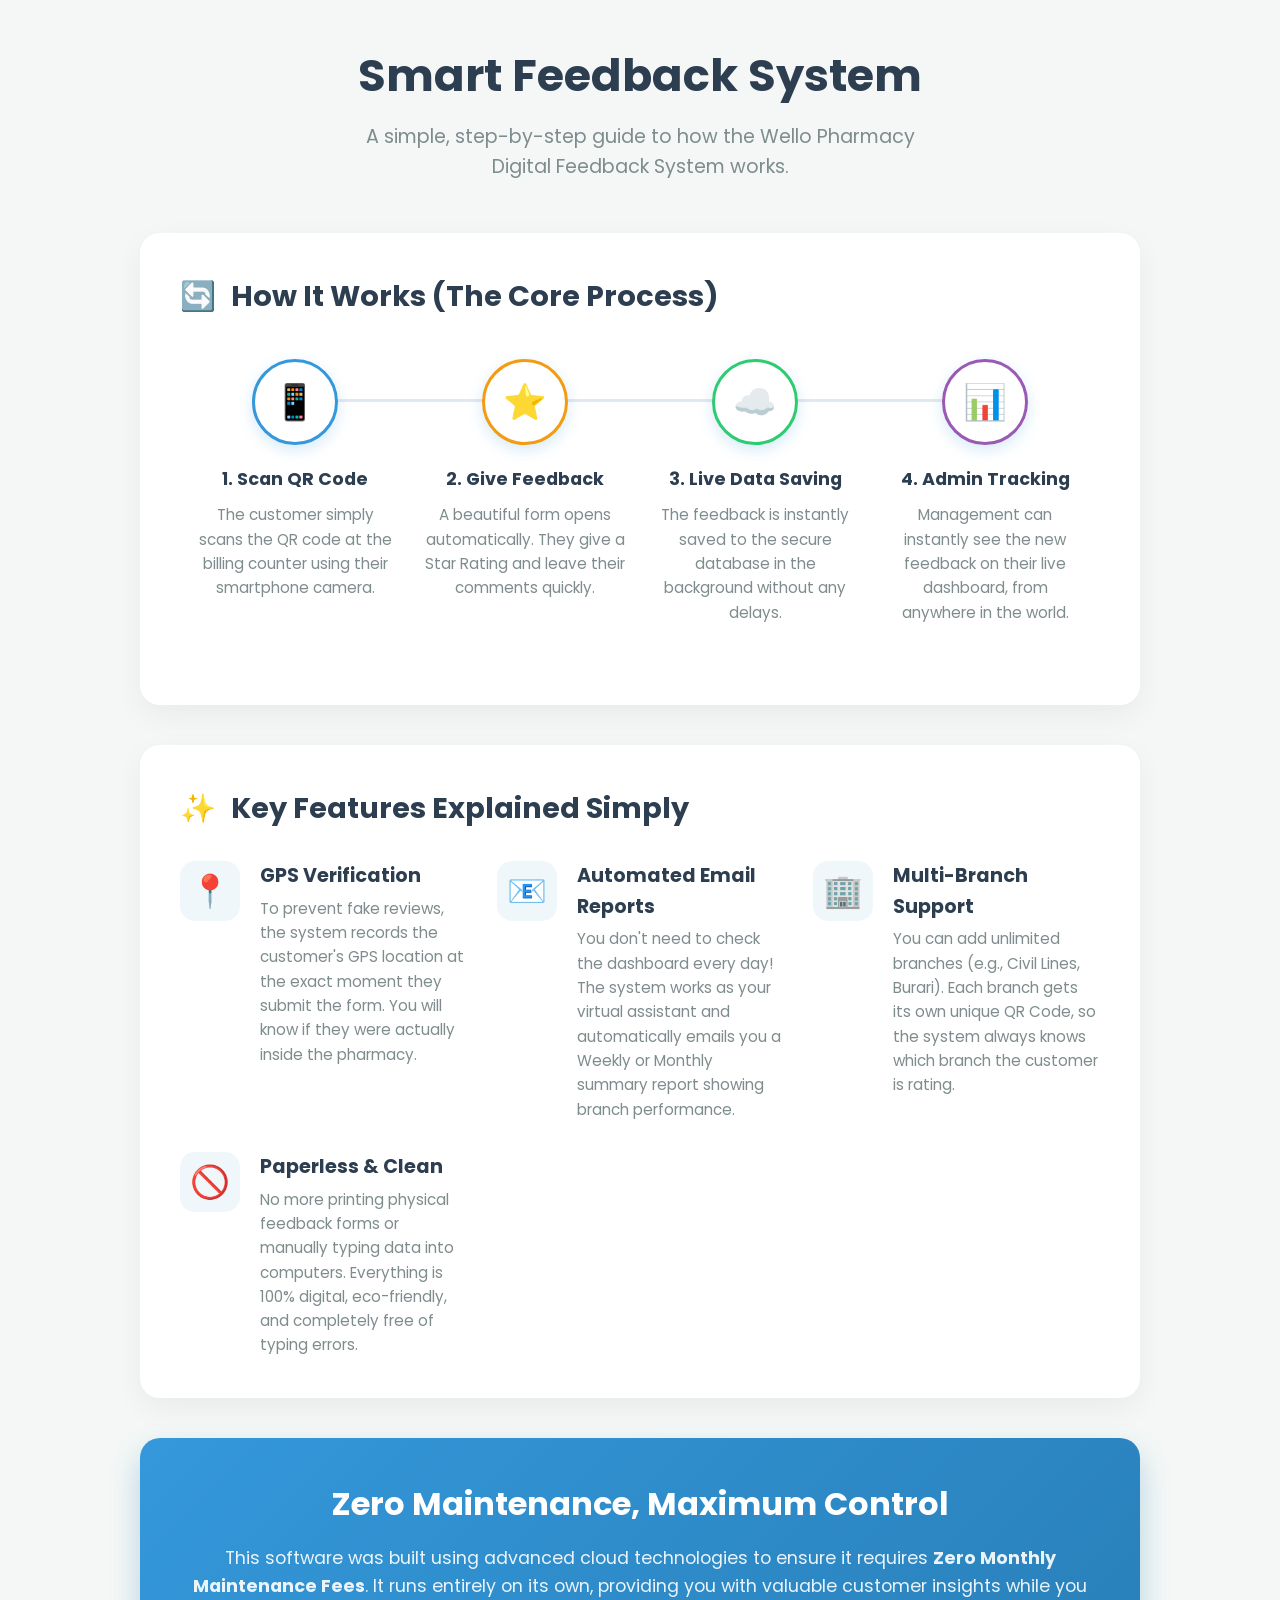
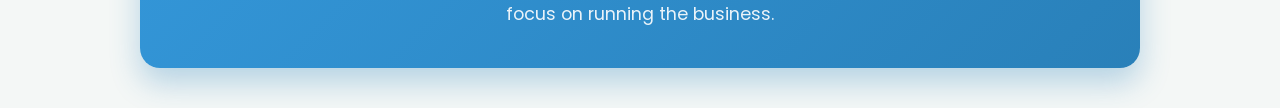
==== owner-process-english.html @ 39ae7890 "Add simple English process guide" ====
<!DOCTYPE html>
<html lang="en">
<head>
  <meta charset="UTF-8">
  <meta name="viewport" content="width=device-width, initial-scale=1.0">
  <title>Smart Feedback System - Process Overview</title>
  <style>
    @import url('https://fonts.googleapis.com/css2?family=Poppins:wght@300;400;500;600;700&display=swap');
    
    :root {
      --bg: #f4f7f6;
      --surface: #ffffff;
      --text: #2c3e50;
      --text-sec: #7f8c8d;
      --primary: #3498db;
      --accent: #2ecc71;
      --shadow: 0 10px 30px rgba(0,0,0,0.05);
    }
    
    body {
      font-family: 'Poppins', sans-serif;
      background: var(--bg);
      color: var(--text);
      line-height: 1.6;
      margin: 0;
      padding: 0;
    }
    
    .container {
      max-width: 1000px;
      margin: 40px auto;
      padding: 0 20px;
    }
    
    .header {
      text-align: center;
      margin-bottom: 50px;
    }
    
    .header h1 {
      font-size: 2.8rem;
      color: #2c3e50;
      margin-bottom: 10px;
    }
    
    .header p {
      font-size: 1.2rem;
      color: var(--text-sec);
      max-width: 600px;
      margin: 0 auto;
    }
    
    .card {
      background: var(--surface);
      border-radius: 20px;
      padding: 40px;
      margin-bottom: 40px;
      box-shadow: var(--shadow);
    }
    
    .card-title {
      font-size: 1.8rem;
      color: #2c3e50;
      margin-top: 0;
      margin-bottom: 30px;
      display: flex;
      align-items: center;
      gap: 15px;
    }
    
    /* Process Diagram */
    .process-diagram {
      display: flex;
      justify-content: space-between;
      align-items: flex-start;
      margin: 40px 0;
      position: relative;
    }
    
    /* Arrow line connecting steps */
    .process-diagram::before {
      content: '';
      position: absolute;
      top: 40px;
      left: 10%;
      right: 10%;
      height: 3px;
      background: #e2e8f0;
      z-index: 1;
    }
    
    .process-step {
      text-align: center;
      flex: 1;
      position: relative;
      z-index: 2;
      padding: 0 15px;
    }
    
    .step-icon {
      width: 80px;
      height: 80px;
      background: white;
      border: 3px solid var(--primary);
      border-radius: 50%;
      display: flex;
      align-items: center;
      justify-content: center;
      font-size: 35px;
      margin: 0 auto 20px auto;
      box-shadow: 0 5px 15px rgba(52, 152, 219, 0.2);
    }
    
    .process-step:nth-child(2) .step-icon { border-color: #f39c12; }
    .process-step:nth-child(3) .step-icon { border-color: var(--accent); }
    .process-step:nth-child(4) .step-icon { border-color: #9b59b6; }
    
    .process-step h4 {
      font-size: 1.1rem;
      margin: 0 0 10px 0;
      color: #2c3e50;
    }
    
    .process-step p {
      font-size: 0.95rem;
      color: var(--text-sec);
      margin: 0;
    }
    
    /* Feature Grid */
    .feature-grid {
      display: grid;
      grid-template-columns: repeat(auto-fit, minmax(250px, 1fr));
      gap: 30px;
    }
    
    .feature-item {
      display: flex;
      gap: 20px;
      align-items: flex-start;
    }
    
    .feature-item-icon {
      font-size: 2rem;
      background: #f0f7fb;
      width: 60px;
      height: 60px;
      display: flex;
      align-items: center;
      justify-content: center;
      border-radius: 15px;
      flex-shrink: 0;
    }
    
    .feature-item h4 {
      margin: 0 0 5px 0;
      font-size: 1.2rem;
    }
    
    .feature-item p {
      margin: 0;
      color: var(--text-sec);
      font-size: 0.95rem;
    }

    /* Highlight Banner */
    .banner {
      background: linear-gradient(135deg, #3498db, #2980b9);
      color: white;
      border-radius: 20px;
      padding: 40px;
      text-align: center;
      box-shadow: 0 15px 30px rgba(41, 128, 185, 0.3);
    }
    
    .banner h3 {
      font-size: 2rem;
      margin: 0 0 15px 0;
    }
    
    .banner p {
      font-size: 1.1rem;
      margin: 0;
      opacity: 0.9;
    }

    @media (max-width: 768px) {
      .process-diagram {
        flex-direction: column;
        gap: 30px;
      }
      .process-diagram::before { display: none; }
      .process-step { text-align: left; display: flex; align-items: center; gap: 20px; }
      .step-icon { margin: 0; flex-shrink: 0; width: 60px; height: 60px; font-size: 25px; }
    }
  </style>
</head>
<body>

  <div class="container">
    <div class="header">
      <h1>Smart Feedback System</h1>
      <p>A simple, step-by-step guide to how the Wello Pharmacy Digital Feedback System works.</p>
    </div>

    <!-- Section 1: The Step-by-Step Process -->
    <div class="card">
      <h2 class="card-title"><span>🔄</span> How It Works (The Core Process)</h2>
      
      <div class="process-diagram">
        
        <div class="process-step">
          <div class="step-icon">📱</div>
          <h4>1. Scan QR Code</h4>
          <p>The customer simply scans the QR code at the billing counter using their smartphone camera.</p>
        </div>
        
        <div class="process-step">
          <div class="step-icon">⭐</div>
          <h4>2. Give Feedback</h4>
          <p>A beautiful form opens automatically. They give a Star Rating and leave their comments quickly.</p>
        </div>
        
        <div class="process-step">
          <div class="step-icon">☁️</div>
          <h4>3. Live Data Saving</h4>
          <p>The feedback is instantly saved to the secure database in the background without any delays.</p>
        </div>
        
        <div class="process-step">
          <div class="step-icon">📊</div>
          <h4>4. Admin Tracking</h4>
          <p>Management can instantly see the new feedback on their live dashboard, from anywhere in the world.</p>
        </div>
        
      </div>
    </div>

    <!-- Section 2: Key Features -->
    <div class="card">
      <h2 class="card-title"><span>✨</span> Key Features Explained Simply</h2>
      
      <div class="feature-grid">
        
        <div class="feature-item">
          <div class="feature-item-icon">📍</div>
          <div>
            <h4>GPS Verification</h4>
            <p>To prevent fake reviews, the system records the customer's GPS location at the exact moment they submit the form. You will know if they were actually inside the pharmacy.</p>
          </div>
        </div>
        
        <div class="feature-item">
          <div class="feature-item-icon">📧</div>
          <div>
            <h4>Automated Email Reports</h4>
            <p>You don't need to check the dashboard every day! The system works as your virtual assistant and automatically emails you a Weekly or Monthly summary report showing branch performance.</p>
          </div>
        </div>
        
        <div class="feature-item">
          <div class="feature-item-icon">🏢</div>
          <div>
            <h4>Multi-Branch Support</h4>
            <p>You can add unlimited branches (e.g., Civil Lines, Burari). Each branch gets its own unique QR Code, so the system always knows which branch the customer is rating.</p>
          </div>
        </div>
        
        <div class="feature-item">
          <div class="feature-item-icon">🚫</div>
          <div>
            <h4>Paperless & Clean</h4>
            <p>No more printing physical feedback forms or manually typing data into computers. Everything is 100% digital, eco-friendly, and completely free of typing errors.</p>
          </div>
        </div>
        
      </div>
    </div>

    <!-- Section 3: The Result -->
    <div class="banner">
      <h3>Zero Maintenance, Maximum Control</h3>
      <p>This software was built using advanced cloud technologies to ensure it requires <b>Zero Monthly Maintenance Fees</b>. It runs entirely on its own, providing you with valuable customer insights while you focus on running the business.</p>
    </div>

  </div>

</body>
</html>
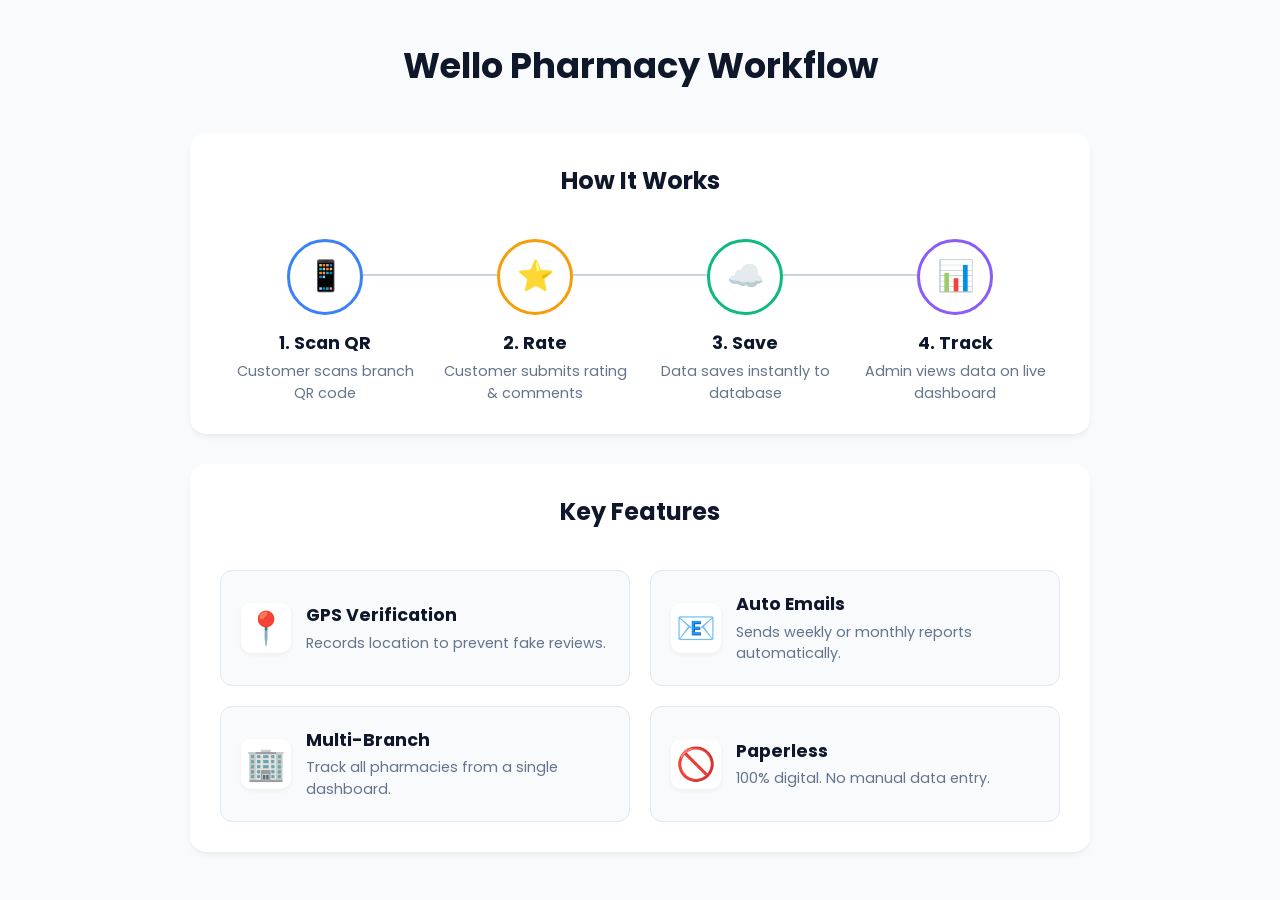
==== commit e79e639e: "Simplify owner process guide to minimal bullet points" ====
--- a/owner-process-english.html
+++ b/owner-process-english.html
@@ -5,67 +5,57 @@
   <meta name="viewport" content="width=device-width, initial-scale=1.0">
   <title>Smart Feedback System - Process Overview</title>
   <style>
-    @import url('https://fonts.googleapis.com/css2?family=Poppins:wght@300;400;500;600;700&display=swap');
+    @import url('https://fonts.googleapis.com/css2?family=Poppins:wght@400;500;600;700&display=swap');
     
     :root {
-      --bg: #f4f7f6;
+      --bg: #f8fafc;
       --surface: #ffffff;
-      --text: #2c3e50;
-      --text-sec: #7f8c8d;
-      --primary: #3498db;
-      --accent: #2ecc71;
-      --shadow: 0 10px 30px rgba(0,0,0,0.05);
+      --text: #1e293b;
+      --text-sec: #64748b;
+      --primary: #3b82f6;
+      --shadow: 0 4px 6px -1px rgba(0,0,0,0.05), 0 2px 4px -1px rgba(0,0,0,0.03);
     }
     
     body {
       font-family: 'Poppins', sans-serif;
       background: var(--bg);
       color: var(--text);
-      line-height: 1.6;
+      line-height: 1.5;
       margin: 0;
       padding: 0;
     }
     
     .container {
-      max-width: 1000px;
+      max-width: 900px;
       margin: 40px auto;
       padding: 0 20px;
     }
     
     .header {
       text-align: center;
-      margin-bottom: 50px;
+      margin-bottom: 40px;
     }
     
     .header h1 {
-      font-size: 2.8rem;
-      color: #2c3e50;
-      margin-bottom: 10px;
-    }
-    
-    .header p {
-      font-size: 1.2rem;
-      color: var(--text-sec);
-      max-width: 600px;
-      margin: 0 auto;
+      font-size: 2.2rem;
+      margin: 0;
+      color: #0f172a;
     }
     
     .card {
       background: var(--surface);
-      border-radius: 20px;
-      padding: 40px;
+      border-radius: 16px;
+      padding: 30px;
+      margin-bottom: 30px;
+      box-shadow: var(--shadow);
+    }
+    
+    .card-title {
+      font-size: 1.5rem;
+      color: #0f172a;
+      margin-top: 0;
       margin-bottom: 40px;
-      box-shadow: var(--shadow);
-    }
-    
-    .card-title {
-      font-size: 1.8rem;
-      color: #2c3e50;
-      margin-top: 0;
-      margin-bottom: 30px;
-      display: flex;
-      align-items: center;
-      gap: 15px;
+      text-align: center;
     }
     
     /* Process Diagram */
@@ -73,19 +63,17 @@
       display: flex;
       justify-content: space-between;
       align-items: flex-start;
-      margin: 40px 0;
       position: relative;
     }
     
-    /* Arrow line connecting steps */
     .process-diagram::before {
       content: '';
       position: absolute;
-      top: 40px;
+      top: 35px;
       left: 10%;
       right: 10%;
-      height: 3px;
-      background: #e2e8f0;
+      height: 2px;
+      background: #cbd5e1;
       z-index: 1;
     }
     
@@ -94,35 +82,30 @@
       flex: 1;
       position: relative;
       z-index: 2;
-      padding: 0 15px;
+      padding: 0 10px;
     }
     
     .step-icon {
-      width: 80px;
-      height: 80px;
+      width: 70px;
+      height: 70px;
       background: white;
       border: 3px solid var(--primary);
       border-radius: 50%;
       display: flex;
       align-items: center;
       justify-content: center;
-      font-size: 35px;
-      margin: 0 auto 20px auto;
-      box-shadow: 0 5px 15px rgba(52, 152, 219, 0.2);
-    }
-    
-    .process-step:nth-child(2) .step-icon { border-color: #f39c12; }
-    .process-step:nth-child(3) .step-icon { border-color: var(--accent); }
-    .process-step:nth-child(4) .step-icon { border-color: #9b59b6; }
+      font-size: 30px;
+      margin: 0 auto 15px auto;
+    }
     
     .process-step h4 {
       font-size: 1.1rem;
-      margin: 0 0 10px 0;
-      color: #2c3e50;
+      margin: 0 0 5px 0;
+      color: #0f172a;
     }
     
     .process-step p {
-      font-size: 0.95rem;
+      font-size: 0.9rem;
       color: var(--text-sec);
       margin: 0;
     }
@@ -130,68 +113,50 @@
     /* Feature Grid */
     .feature-grid {
       display: grid;
-      grid-template-columns: repeat(auto-fit, minmax(250px, 1fr));
-      gap: 30px;
+      grid-template-columns: repeat(auto-fit, minmax(300px, 1fr));
+      gap: 20px;
     }
     
     .feature-item {
       display: flex;
-      gap: 20px;
-      align-items: flex-start;
+      gap: 15px;
+      align-items: center;
+      background: #f8fafc;
+      padding: 20px;
+      border-radius: 12px;
+      border: 1px solid #e2e8f0;
     }
     
     .feature-item-icon {
       font-size: 2rem;
-      background: #f0f7fb;
-      width: 60px;
-      height: 60px;
+      background: white;
+      width: 50px;
+      height: 50px;
       display: flex;
       align-items: center;
       justify-content: center;
-      border-radius: 15px;
+      border-radius: 10px;
+      box-shadow: 0 2px 4px rgba(0,0,0,0.05);
       flex-shrink: 0;
     }
     
     .feature-item h4 {
-      margin: 0 0 5px 0;
-      font-size: 1.2rem;
+      margin: 0 0 4px 0;
+      font-size: 1.1rem;
+      color: #0f172a;
     }
     
     .feature-item p {
       margin: 0;
       color: var(--text-sec);
-      font-size: 0.95rem;
-    }
-
-    /* Highlight Banner */
-    .banner {
-      background: linear-gradient(135deg, #3498db, #2980b9);
-      color: white;
-      border-radius: 20px;
-      padding: 40px;
-      text-align: center;
-      box-shadow: 0 15px 30px rgba(41, 128, 185, 0.3);
-    }
-    
-    .banner h3 {
-      font-size: 2rem;
-      margin: 0 0 15px 0;
-    }
-    
-    .banner p {
-      font-size: 1.1rem;
-      margin: 0;
-      opacity: 0.9;
+      font-size: 0.9rem;
     }
 
     @media (max-width: 768px) {
-      .process-diagram {
-        flex-direction: column;
-        gap: 30px;
-      }
+      .process-diagram { flex-direction: column; gap: 30px; }
       .process-diagram::before { display: none; }
       .process-step { text-align: left; display: flex; align-items: center; gap: 20px; }
-      .step-icon { margin: 0; flex-shrink: 0; width: 60px; height: 60px; font-size: 25px; }
+      .step-icon { margin: 0; flex-shrink: 0; }
     }
   </style>
 </head>
@@ -199,46 +164,43 @@
 
   <div class="container">
     <div class="header">
-      <h1>Smart Feedback System</h1>
-      <p>A simple, step-by-step guide to how the Wello Pharmacy Digital Feedback System works.</p>
+      <h1>Wello Pharmacy Workflow</h1>
     </div>
 
-    <!-- Section 1: The Step-by-Step Process -->
+    <!-- Core Process -->
     <div class="card">
-      <h2 class="card-title"><span>🔄</span> How It Works (The Core Process)</h2>
+      <h2 class="card-title">How It Works</h2>
       
       <div class="process-diagram">
-        
         <div class="process-step">
           <div class="step-icon">📱</div>
-          <h4>1. Scan QR Code</h4>
-          <p>The customer simply scans the QR code at the billing counter using their smartphone camera.</p>
-        </div>
-        
-        <div class="process-step">
-          <div class="step-icon">⭐</div>
-          <h4>2. Give Feedback</h4>
-          <p>A beautiful form opens automatically. They give a Star Rating and leave their comments quickly.</p>
-        </div>
-        
-        <div class="process-step">
-          <div class="step-icon">☁️</div>
-          <h4>3. Live Data Saving</h4>
-          <p>The feedback is instantly saved to the secure database in the background without any delays.</p>
-        </div>
-        
-        <div class="process-step">
-          <div class="step-icon">📊</div>
-          <h4>4. Admin Tracking</h4>
-          <p>Management can instantly see the new feedback on their live dashboard, from anywhere in the world.</p>
-        </div>
-        
+          <h4>1. Scan QR</h4>
+          <p>Customer scans branch QR code</p>
+        </div>
+        
+        <div class="process-step">
+          <div class="step-icon" style="border-color: #f59e0b;">⭐</div>
+          <h4>2. Rate</h4>
+          <p>Customer submits rating & comments</p>
+        </div>
+        
+        <div class="process-step">
+          <div class="step-icon" style="border-color: #10b981;">☁️</div>
+          <h4>3. Save</h4>
+          <p>Data saves instantly to database</p>
+        </div>
+        
+        <div class="process-step">
+          <div class="step-icon" style="border-color: #8b5cf6;">📊</div>
+          <h4>4. Track</h4>
+          <p>Admin views data on live dashboard</p>
+        </div>
       </div>
     </div>
 
-    <!-- Section 2: Key Features -->
+    <!-- Key Features -->
     <div class="card">
-      <h2 class="card-title"><span>✨</span> Key Features Explained Simply</h2>
+      <h2 class="card-title">Key Features</h2>
       
       <div class="feature-grid">
         
@@ -246,43 +208,37 @@
           <div class="feature-item-icon">📍</div>
           <div>
             <h4>GPS Verification</h4>
-            <p>To prevent fake reviews, the system records the customer's GPS location at the exact moment they submit the form. You will know if they were actually inside the pharmacy.</p>
+            <p>Records location to prevent fake reviews.</p>
           </div>
         </div>
         
         <div class="feature-item">
           <div class="feature-item-icon">📧</div>
           <div>
-            <h4>Automated Email Reports</h4>
-            <p>You don't need to check the dashboard every day! The system works as your virtual assistant and automatically emails you a Weekly or Monthly summary report showing branch performance.</p>
+            <h4>Auto Emails</h4>
+            <p>Sends weekly or monthly reports automatically.</p>
           </div>
         </div>
         
         <div class="feature-item">
           <div class="feature-item-icon">🏢</div>
           <div>
-            <h4>Multi-Branch Support</h4>
-            <p>You can add unlimited branches (e.g., Civil Lines, Burari). Each branch gets its own unique QR Code, so the system always knows which branch the customer is rating.</p>
+            <h4>Multi-Branch</h4>
+            <p>Track all pharmacies from a single dashboard.</p>
           </div>
         </div>
         
         <div class="feature-item">
           <div class="feature-item-icon">🚫</div>
           <div>
-            <h4>Paperless & Clean</h4>
-            <p>No more printing physical feedback forms or manually typing data into computers. Everything is 100% digital, eco-friendly, and completely free of typing errors.</p>
+            <h4>Paperless</h4>
+            <p>100% digital. No manual data entry.</p>
           </div>
         </div>
         
       </div>
     </div>
 
-    <!-- Section 3: The Result -->
-    <div class="banner">
-      <h3>Zero Maintenance, Maximum Control</h3>
-      <p>This software was built using advanced cloud technologies to ensure it requires <b>Zero Monthly Maintenance Fees</b>. It runs entirely on its own, providing you with valuable customer insights while you focus on running the business.</p>
-    </div>
-
   </div>
 
 </body>
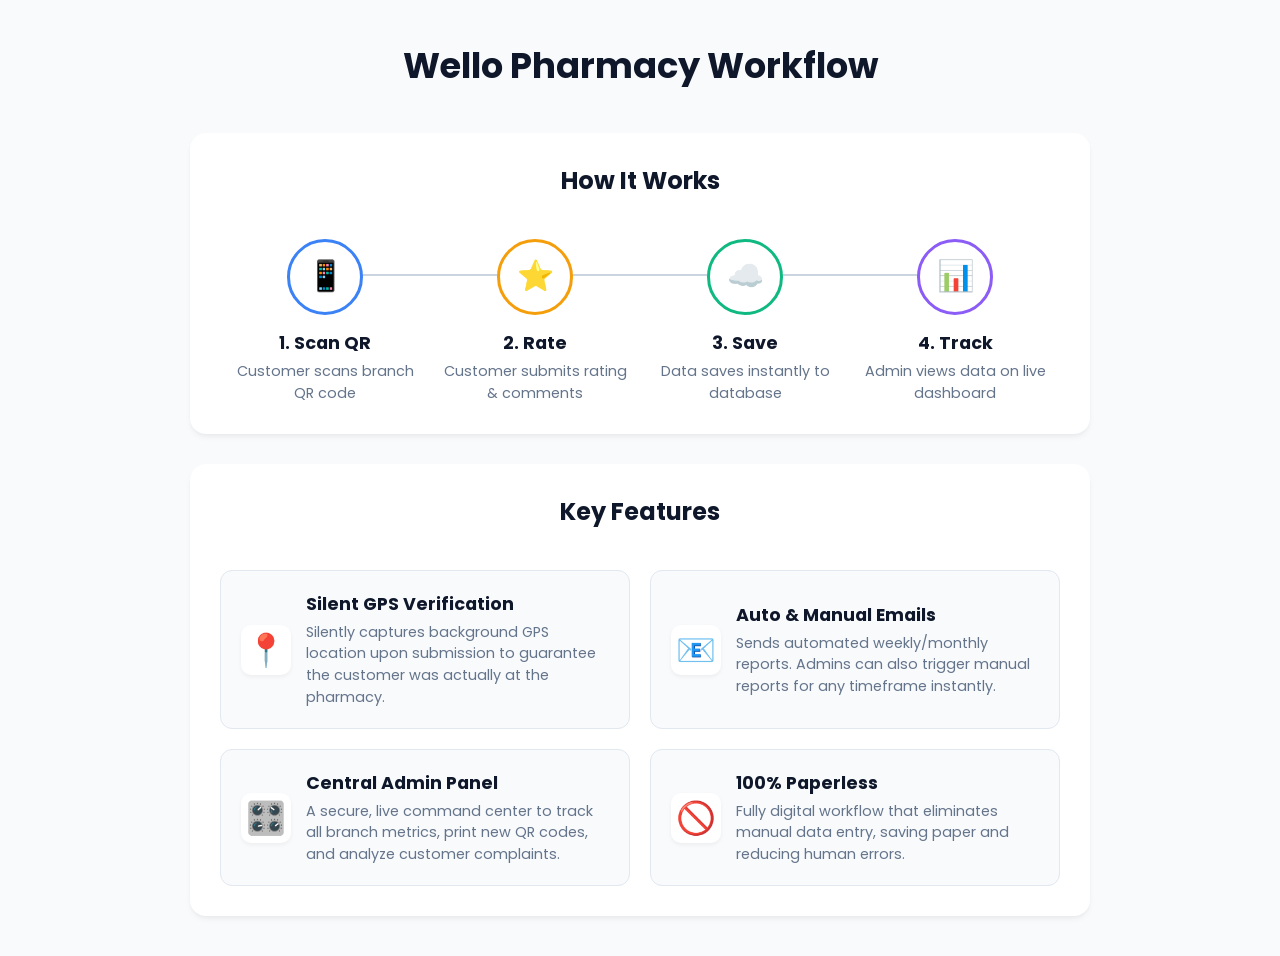
==== commit 08b71b15: "Update features with silent GPS and manual email details" ====
--- a/owner-process-english.html
+++ b/owner-process-english.html
@@ -207,32 +207,32 @@
         <div class="feature-item">
           <div class="feature-item-icon">📍</div>
           <div>
-            <h4>GPS Verification</h4>
-            <p>Records location to prevent fake reviews.</p>
+            <h4>Silent GPS Verification</h4>
+            <p>Silently captures background GPS location upon submission to guarantee the customer was actually at the pharmacy.</p>
           </div>
         </div>
         
         <div class="feature-item">
           <div class="feature-item-icon">📧</div>
           <div>
-            <h4>Auto Emails</h4>
-            <p>Sends weekly or monthly reports automatically.</p>
-          </div>
-        </div>
-        
-        <div class="feature-item">
-          <div class="feature-item-icon">🏢</div>
-          <div>
-            <h4>Multi-Branch</h4>
-            <p>Track all pharmacies from a single dashboard.</p>
+            <h4>Auto & Manual Emails</h4>
+            <p>Sends automated weekly/monthly reports. Admins can also trigger manual reports for any timeframe instantly.</p>
+          </div>
+        </div>
+        
+        <div class="feature-item">
+          <div class="feature-item-icon">🎛️</div>
+          <div>
+            <h4>Central Admin Panel</h4>
+            <p>A secure, live command center to track all branch metrics, print new QR codes, and analyze customer complaints.</p>
           </div>
         </div>
         
         <div class="feature-item">
           <div class="feature-item-icon">🚫</div>
           <div>
-            <h4>Paperless</h4>
-            <p>100% digital. No manual data entry.</p>
+            <h4>100% Paperless</h4>
+            <p>Fully digital workflow that eliminates manual data entry, saving paper and reducing human errors.</p>
           </div>
         </div>
         
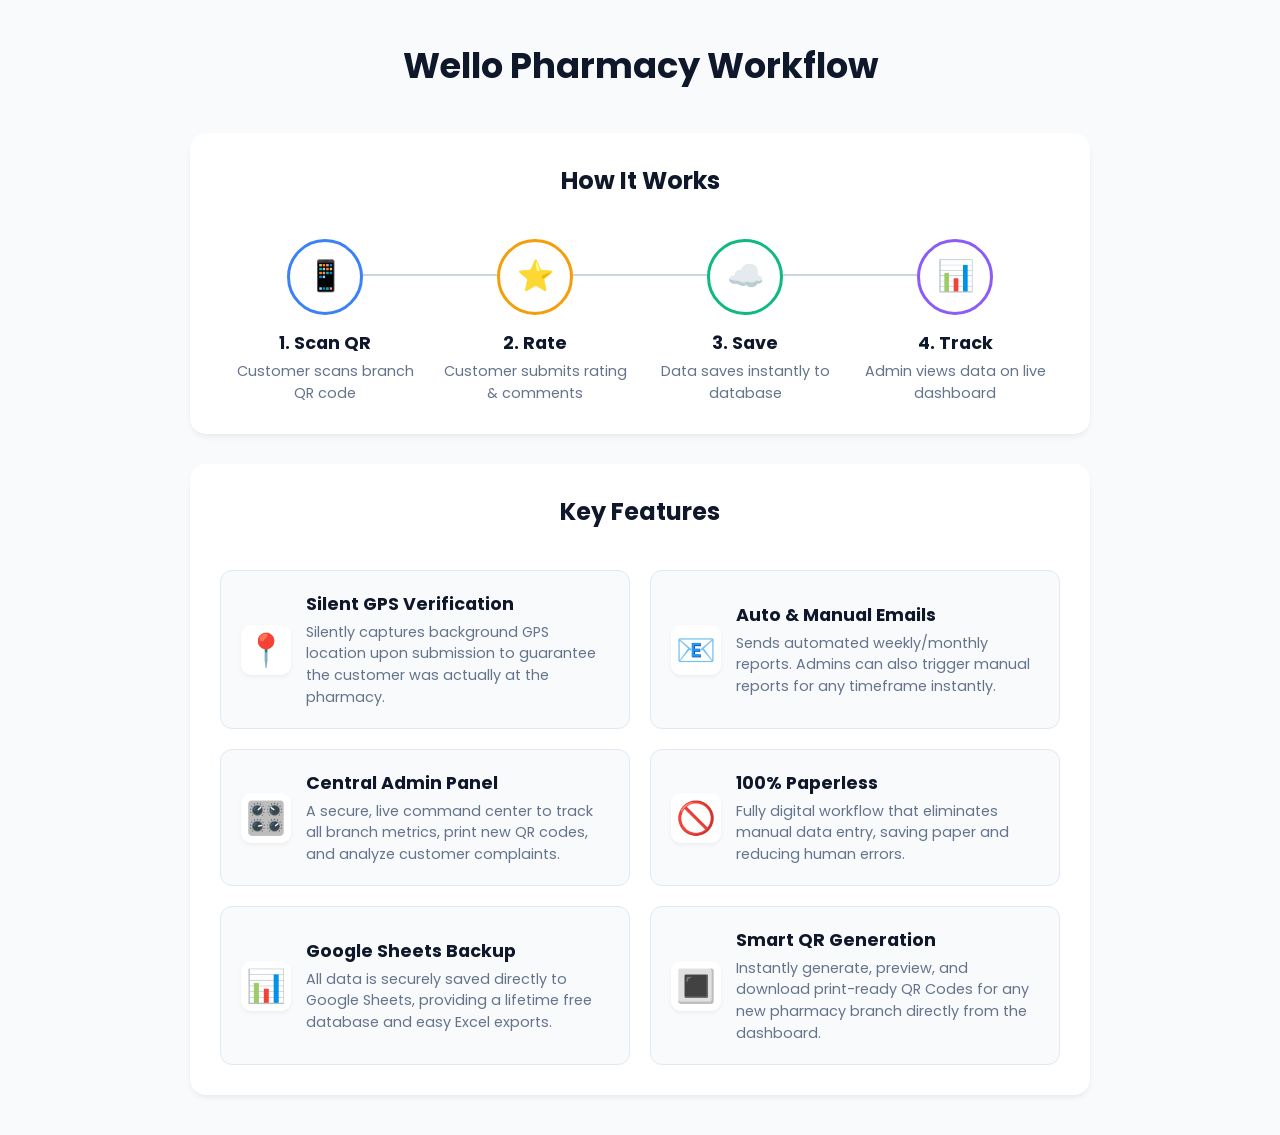
==== commit f9e9e82b: "Add Google Sheets and QR Generation features to process guide" ====
--- a/owner-process-english.html
+++ b/owner-process-english.html
@@ -236,6 +236,22 @@
           </div>
         </div>
         
+        <div class="feature-item">
+          <div class="feature-item-icon">📊</div>
+          <div>
+            <h4>Google Sheets Backup</h4>
+            <p>All data is securely saved directly to Google Sheets, providing a lifetime free database and easy Excel exports.</p>
+          </div>
+        </div>
+        
+        <div class="feature-item">
+          <div class="feature-item-icon">🔳</div>
+          <div>
+            <h4>Smart QR Generation</h4>
+            <p>Instantly generate, preview, and download print-ready QR Codes for any new pharmacy branch directly from the dashboard.</p>
+          </div>
+        </div>
+        
       </div>
     </div>
 
